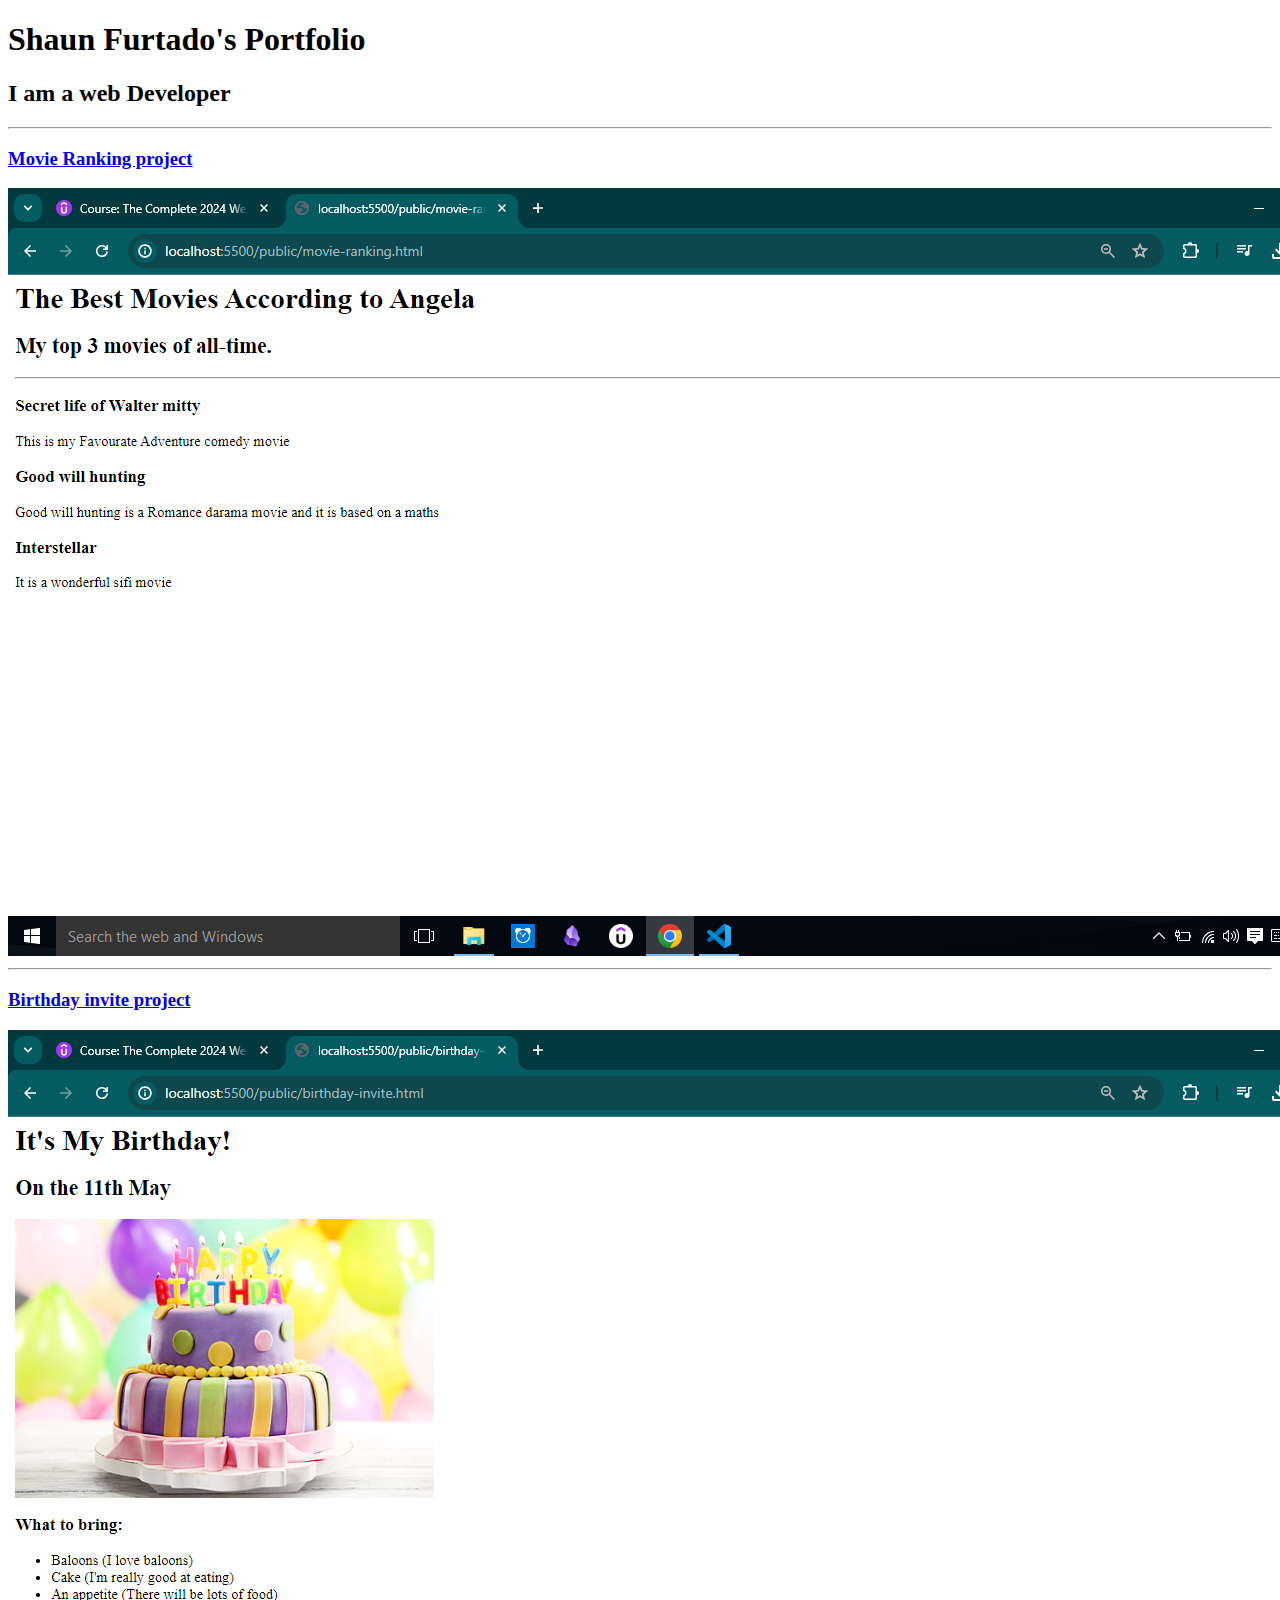
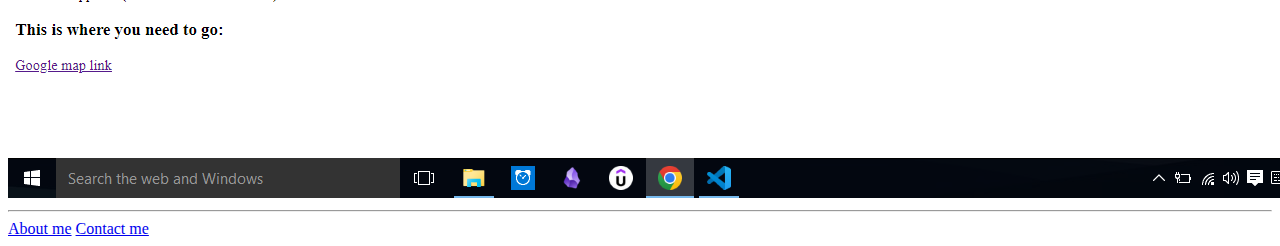
==== index.html @ e2c13dcd "Add files via upload" ====
<!-- TODO 1: Create the HTML Boilerplate -->
<!DOCTYPE html>
<html lang="en">
<head>
    <meta charset="UTF-8">
    <meta name="viewport" content="width=device-width, initial-scale=1.0">
    <title>Document</title>
</head>
<body>
    <h1>Shaun Furtado's Portfolio</h1>
    <h2> I am a web Developer</h2>
    <hr>
    <h3><a href="./public/movie-ranking.html">Movie Ranking project</a></h3>
    <img src="./assets/images/Movie-ranking.png" alt="">
    <hr>
    <h3><a href="./public/birthday-invite.html">Birthday invite project</a></h3>
    <img src="./assets/images/Birthday-invite.png" alt="">
    <hr>
    <a href="./public/about.html">About me</a>
    <a href="./public/contact.html">Contact me</a>
</body>
</html>
<!-- TODO 2: Add Your previous projects' HTML into the public folder -->

<!-- TODO 3: Take screenshots of your project previews and add the images to the images folder -->

<!-- TODO 4: Add titles/subtitles etc. -->

<!-- TODO 5: Add a link to the project pages -->

<!-- TODO 6: Add images to show the project previews
HINT for TODO 6: You can use the height attribute set to 200 to make the image smaller:
https://developer.mozilla.org/en-US/docs/Web/HTML/Element/img#attr-height -->

<!-- TODO 7: Add the Contact Me and About Me page links -->
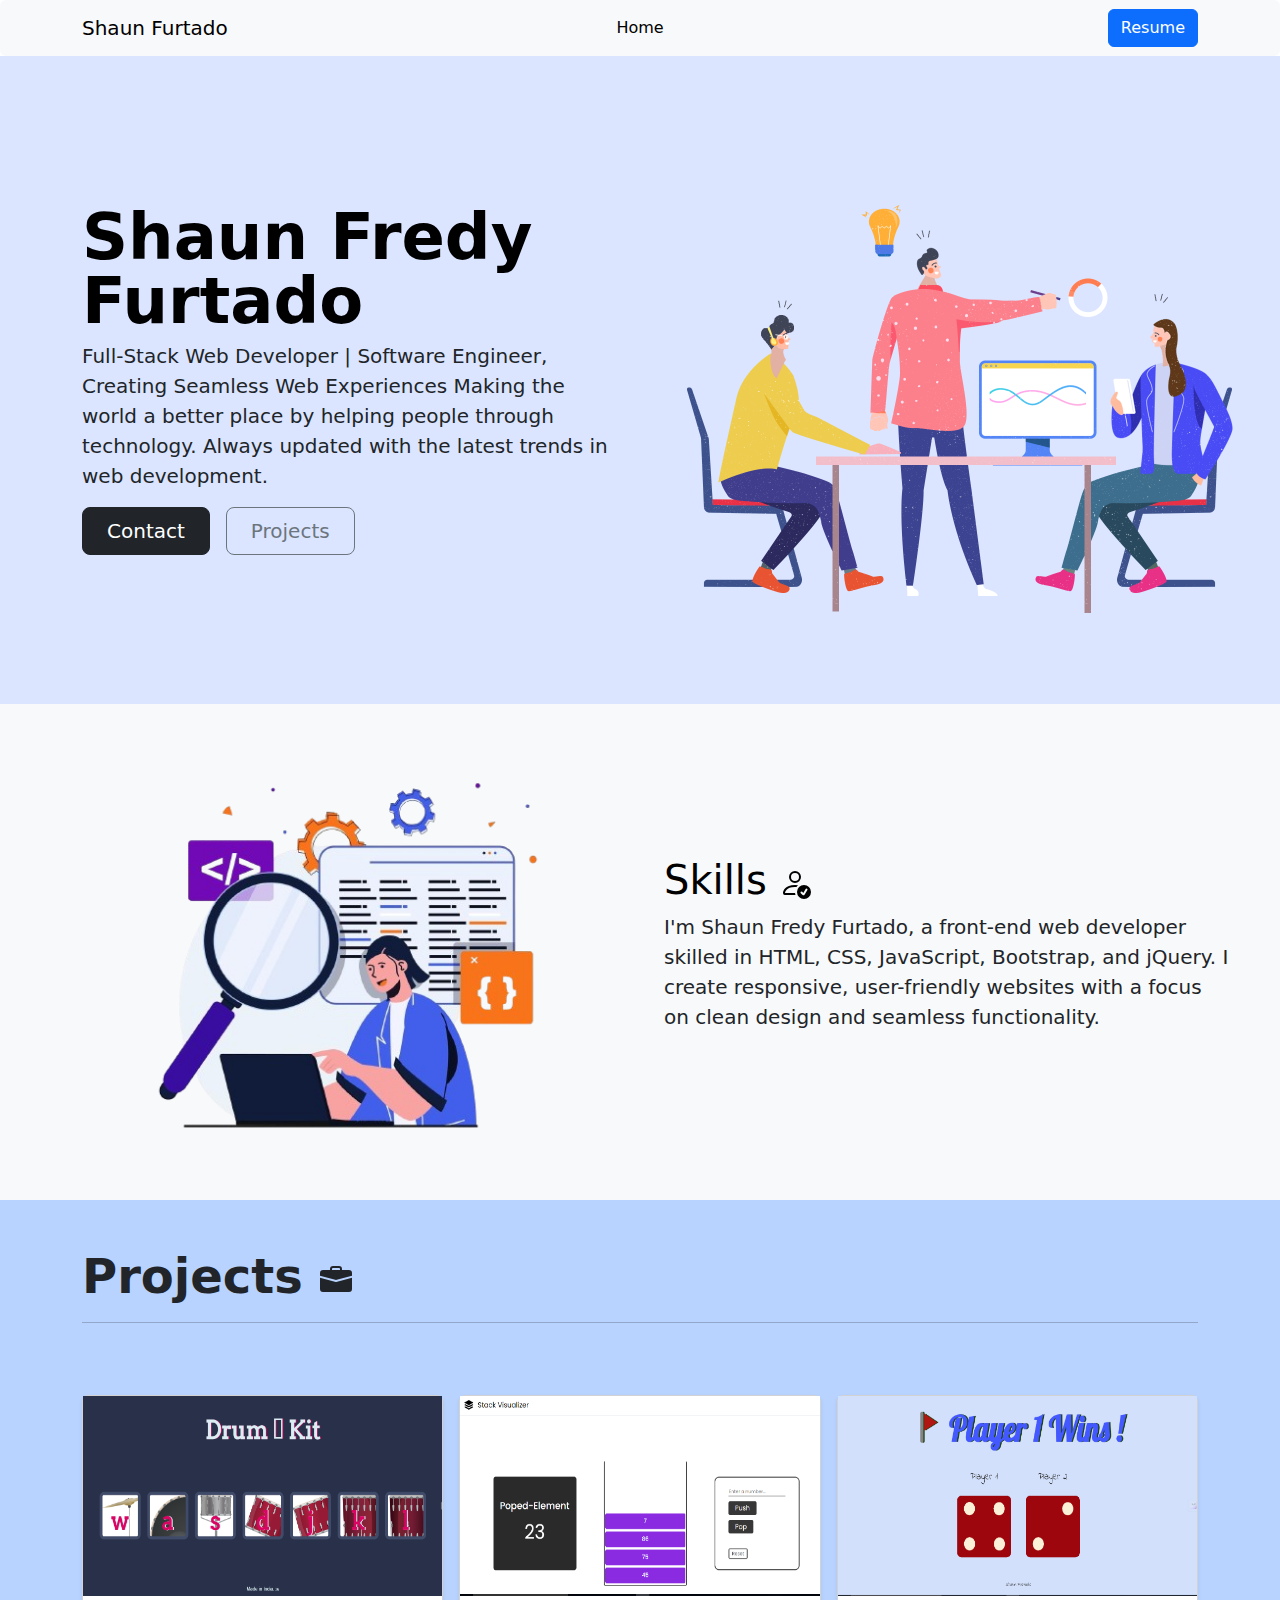
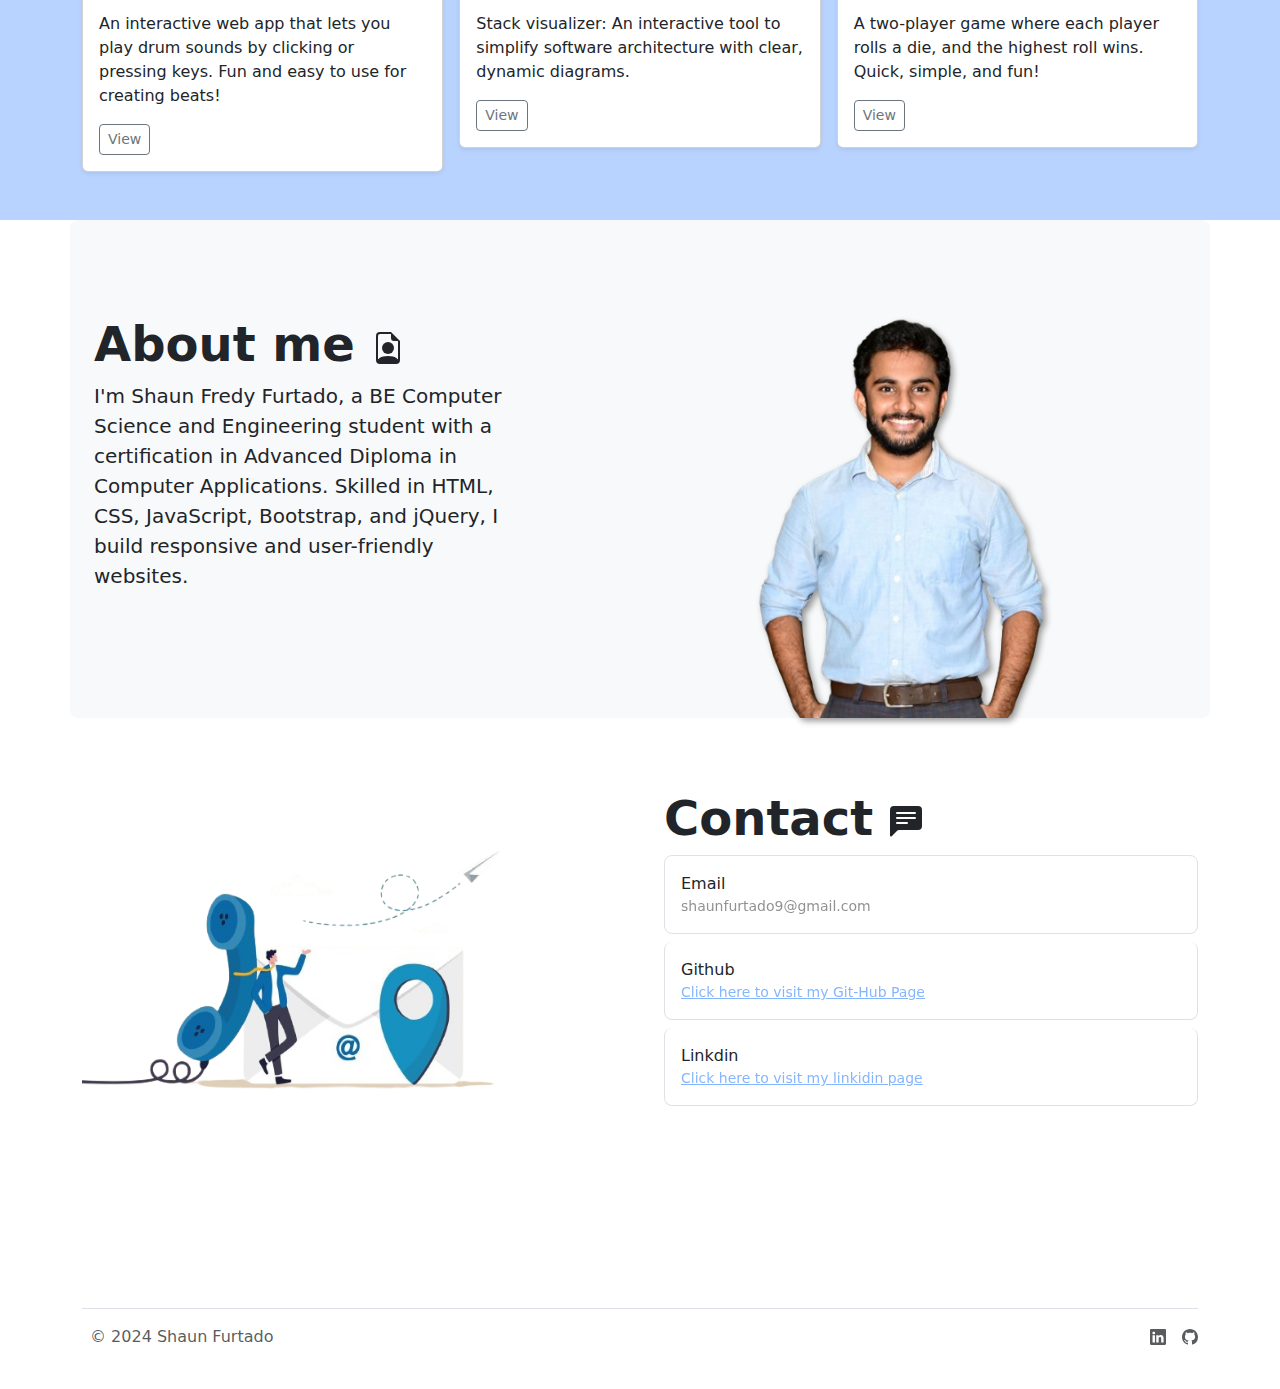
==== commit e3a9c987: "Add files via upload" ====
--- a/index.html
+++ b/index.html
@@ -1,35 +1,272 @@
-<!-- TODO 1: Create the HTML Boilerplate -->
-<!DOCTYPE html>
-<html lang="en">
-<head>
-    <meta charset="UTF-8">
-    <meta name="viewport" content="width=device-width, initial-scale=1.0">
-    <title>Document</title>
-</head>
-<body>
-    <h1>Shaun Furtado's Portfolio</h1>
-    <h2> I am a web Developer</h2>
-    <hr>
-    <h3><a href="./public/movie-ranking.html">Movie Ranking project</a></h3>
-    <img src="./assets/images/Movie-ranking.png" alt="">
-    <hr>
-    <h3><a href="./public/birthday-invite.html">Birthday invite project</a></h3>
-    <img src="./assets/images/Birthday-invite.png" alt="">
-    <hr>
-    <a href="./public/about.html">About me</a>
-    <a href="./public/contact.html">Contact me</a>
-</body>
-</html>
-<!-- TODO 2: Add Your previous projects' HTML into the public folder -->
-
-<!-- TODO 3: Take screenshots of your project previews and add the images to the images folder -->
-
-<!-- TODO 4: Add titles/subtitles etc. -->
-
-<!-- TODO 5: Add a link to the project pages -->
-
-<!-- TODO 6: Add images to show the project previews
-HINT for TODO 6: You can use the height attribute set to 200 to make the image smaller:
-https://developer.mozilla.org/en-US/docs/Web/HTML/Element/img#attr-height -->
-
-<!-- TODO 7: Add the Contact Me and About Me page links -->+<!DOCTYPE html>
+<html lang="en">
+
+<head>
+  <meta charset="UTF-8">
+  <meta name="viewport" content="width=device-width, initial-scale=1.0">
+  <title>Shaun Fredy Furtado</title>
+  <link href="https://cdn.jsdelivr.net/npm/bootstrap@5.3.3/dist/css/bootstrap.min.css" rel="stylesheet"
+    integrity="sha384-QWTKZyjpPEjISv5WaRU9OFeRpok6YctnYmDr5pNlyT2bRjXh0JMhjY6hW+ALEwIH" crossorigin="anonymous">
+  <link rel="stylesheet" href="./css/style.css">
+</head>
+
+<body>
+  <nav>
+    <nav class="navbar navbar-expand-lg bg-body-tertiary rounded" aria-label="Thirteenth navbar example">
+      <div class="container">
+        <button class="navbar-toggler" type="button" data-bs-toggle="collapse" data-bs-target="#navbarsExample11"
+          aria-controls="navbarsExample11" aria-expanded="false" aria-label="Toggle navigation">
+          <span class="navbar-toggler-icon"></span>
+        </button>
+
+        <div class="collapse navbar-collapse d-lg-flex" id="navbarsExample11">
+          <a class="navbar-brand col-lg-3 me-0" href="#">Shaun Furtado</a>
+          <ul class="navbar-nav col-lg-6 justify-content-lg-center">
+            <li class="nav-item">
+              <a class="nav-link active" aria-current="page" href="#">Home</a>
+            </li>
+
+          </ul>
+          <div class="d-lg-flex col-lg-3 justify-content-lg-end">
+            <a href="Pdf/Shaun_Fredy_Furtado.pdf">
+              <button class="btn btn-primary resume">Resume</button>
+            </a>
+          </div>
+        </div>
+      </div>
+    </nav>
+  </nav>
+  <section id="hero" class="pb-0 pt-5">
+    <!-- hero section content goes here  -->
+    <div class="container pb-0">
+      <div class="row flex-lg-row-reverse align-items-center g-5 ">
+        <div class="col-10 col-sm-8 col-lg-6 ">
+          <img src="./images/hero.png" height="600px" alt="">
+        </div>
+        <div class="col-lg-6 pb-5">
+          <h1 class="display-3 fw-bold text-body-emphasis lh-1 ">Shaun Fredy Furtado</h1>
+          <p class="lead">Full-Stack Web Developer | Software Engineer, <br>Creating Seamless Web Experiences
+            Making the world a better place by helping people through technology. Always updated with the latest trends
+            in web development.</p>
+          <div class="d-grid gap-2 d-md-flex justify-content-md-start">
+            <a href="#contact"><button type="button" class="btn btn-dark btn-lg px-4 me-md-2">Contact</button></a>
+            <a href="#projects"><button type="button"
+                class="btn btn-outline-secondary btn-lg px-4">Projects</button></a>
+          </div>
+        </div>
+      </div>
+    </div>
+  </section>
+
+  <section id="resume">
+
+    <div class=" p-5  bg-body-tertiary ">
+      <div class="row d-flex justify-content-between align-items-center g-5 ">
+        <div class="col-6 "><img src="./images/skills_2-removebg-preview.png" height="400px" alt=""></div>
+        <div class="col-lg-6">
+          <h1 class="text-body-emphasis">Skills <svg xmlns="http://www.w3.org/2000/svg" width="32" height="32"
+              fill="currentColor" class="bi bi-person-check" viewBox="0 0 16 16">
+              <path
+                d="M12.5 16a3.5 3.5 0 1 0 0-7 3.5 3.5 0 0 0 0 7m1.679-4.493-1.335 2.226a.75.75 0 0 1-1.174.144l-.774-.773a.5.5 0 0 1 .708-.708l.547.548 1.17-1.951a.5.5 0 1 1 .858.514M11 5a3 3 0 1 1-6 0 3 3 0 0 1 6 0M8 7a2 2 0 1 0 0-4 2 2 0 0 0 0 4" />
+              <path
+                d="M8.256 14a4.5 4.5 0 0 1-.229-1.004H3c.001-.246.154-.986.832-1.664C4.484 10.68 5.711 10 8 10q.39 0 .74.025c.226-.341.496-.65.804-.918Q8.844 9.002 8 9c-5 0-6 3-6 4s1 1 1 1z" />
+            </svg></h1>
+          <p class="  lead fw-4 fs-5">
+            I'm Shaun Fredy Furtado, a front-end web developer skilled in HTML, CSS, JavaScript, Bootstrap, and jQuery.
+            I create responsive, user-friendly websites with a focus on clean design and seamless functionality.
+          </p>
+        </div>
+      </div>
+    </div>
+    </div>
+  </section>
+
+  <section id="projects" class="p-5">
+    <div class="container">
+      <h2 class="display-5 fw-bold pb-5">Projects <svg xmlns="http://www.w3.org/2000/svg" width="32" height="32"
+          fill="currentColor" class="bi bi-briefcase-fill" viewBox="0 0 16 16">
+          <path
+            d="M6.5 1A1.5 1.5 0 0 0 5 2.5V3H1.5A1.5 1.5 0 0 0 0 4.5v1.384l7.614 2.03a1.5 1.5 0 0 0 .772 0L16 5.884V4.5A1.5 1.5 0 0 0 14.5 3H11v-.5A1.5 1.5 0 0 0 9.5 1zm0 1h3a.5.5 0 0 1 .5.5V3H6v-.5a.5.5 0 0 1 .5-.5" />
+          <path d="M0 12.5A1.5 1.5 0 0 0 1.5 14h13a1.5 1.5 0 0 0 1.5-1.5V6.85L8.129 8.947a.5.5 0 0 1-.258 0L0 6.85z" />
+        </svg>
+        <hr>
+      </h2>
+
+      <div class="row g-3">
+        <div class="col-sm-4 col-lg-4">
+          <div class="card shadow-sm">
+            <img src="./images/Drums.png" alt="" height="200px">
+            <div class="card-body">
+              <p class="card-text">An interactive web app that lets you play drum sounds by clicking or pressing keys.
+                Fun and easy to use for creating beats!</p>
+              <div class="d-flex justify-content-between align-items-center">
+                <div class="btn-group">
+                  <a href="https://shaun774.github.io/Drums/"> <button type="button"
+                      class="btn btn-sm btn-outline-secondary">View</button></a>
+                </div>
+
+              </div>
+            </div>
+          </div>
+        </div>
+        <div class="col-sm-4 col-lg-4">
+          <div class="card shadow-sm">
+            <img src="./images/Stack-visulizer.png" alt="" height="200px">
+            <div class="card-body">
+              <p class="card-text">Stack visualizer: An interactive tool to simplify software architecture with clear,
+                dynamic diagrams.</p>
+              <div class="d-flex justify-content-between align-items-center">
+                <div class="btn-group">
+                  <a href="https://shaun774.github.io/Stack-Visulizer/">
+                    <button type="button" class="btn btn-sm btn-outline-secondary">View</button>
+                  </a>
+                </div>
+                <!-- <small class="text-body-secondary">9 mins</small> -->
+              </div>
+            </div>
+          </div>
+        </div>
+        <div class="col-sm-4 col-lg-4">
+          <div class="card shadow-sm">
+            <img src="./images/Dice-Game.png" alt="" height="200">
+            <div class="card-body">
+              <p class="card-text">A two-player game where each player rolls a die, and the highest roll wins. Quick,
+                simple, and fun!</p>
+              <div class="d-flex justify-content-between align-items-center">
+                <div class="btn-group">
+                  <a href="https://shaun774.github.io/Dice-Game/"><button type="button"
+                      class="btn btn-sm btn-outline-secondary">View</button></a>
+                </div>
+                <!-- <small class="text-body-secondary">9 mins</small> -->
+              </div>
+            </div>
+          </div>
+        </div>
+      </div>
+    </div>
+  </section>
+
+  <section id="about">
+    <div class="container">
+      <div class="row pt-5 mb-4 bg-body-tertiary rounded-3 d-flex justify-content-lg-center">
+        <div class="col-lg-6 px-0  py-5">
+          <h1 class="display-5 fw-bold px-4">About me <svg xmlns="http://www.w3.org/2000/svg" width="32" height="32"
+              fill="currentColor" class="bi bi-file-earmark-person" viewBox="0 0 16 16">
+              <path d="M11 8a3 3 0 1 1-6 0 3 3 0 0 1 6 0" />
+              <path
+                d="M14 14V4.5L9.5 0H4a2 2 0 0 0-2 2v12a2 2 0 0 0 2 2h8a2 2 0 0 0 2-2M9.5 3A1.5 1.5 0 0 0 11 4.5h2v9.255S12 12 8 12s-5 1.755-5 1.755V2a1 1 0 0 1 1-1h5.5z" />
+            </svg></h1>
+          <p class="col-md-10 fs-5 px-4">I'm Shaun Fredy Furtado, a BE Computer Science and Engineering student with a
+            certification in Advanced Diploma in Computer Applications. Skilled in HTML, CSS, JavaScript, Bootstrap, and
+            jQuery, I build responsive and user-friendly websites.</p>
+        </div>
+        <div class="col">
+          <img class="imageshadow" src="images/shaun.png" alt="" height="450px">
+        </div>
+      </div>
+    </div>
+  </section>
+
+  <section id="contact" class=" p-5">
+    <div class="container  ">
+      <div class="row g-5 d-flex justify-content-lg-center ">
+        <div class="col-lg-6 col-md-10">
+          <img src="./images/contact_2-removebg-preview.png" height="350px" width="500px" class="imageborder" alt="">
+        </div>
+        <div class="col-6">
+          <h1 class="display-5 fw-bold ">Contact <svg xmlns="http://www.w3.org/2000/svg" width="32" height="32"
+              fill="currentColor" class="bi bi-chat-left-text-fill" viewBox="0 0 16 16">
+              <path
+                d="M0 2a2 2 0 0 1 2-2h12a2 2 0 0 1 2 2v8a2 2 0 0 1-2 2H4.414a1 1 0 0 0-.707.293L.854 15.146A.5.5 0 0 1 0 14.793zm3.5 1a.5.5 0 0 0 0 1h9a.5.5 0 0 0 0-1zm0 2.5a.5.5 0 0 0 0 1h9a.5.5 0 0 0 0-1zm0 2.5a.5.5 0 0 0 0 1h5a.5.5 0 0 0 0-1z" />
+            </svg></h1>
+
+          <!-- This Section Contains contact info list -->
+          <section id="Contact-info">
+            <div class="list-group list-group-checkable d-grid gap-2 border-0">
+
+              <label class="list-group-item rounded-3 py-3" for="listGroupCheckableRadios1">
+                Email
+                  <span class="d-block small opacity-50">shaunfurtado9@gmail.com</span>
+              </label>
+
+
+              <label class="list-group-item rounded-3 py-3" for="listGroupCheckableRadios2">
+                Github
+                <a href="https://github.com/Shaun774"><span class="d-block small opacity-50">Click here to visit my Git-Hub Page</span></a>
+              </label>
+
+              <label class="list-group-item rounded-3 py-3" for="listGroupCheckableRadios3">
+                Linkdin
+                <a href="https://www.linkedin.com/in/shaun-furtado-0b8797197/">
+                  <span class="d-block small opacity-50">Click here to visit my linkidin page</span>
+                </a>
+              </label>
+
+            </div>
+          </section>
+
+
+          <!-- <form>
+            <div class="mb-3">
+              <label for="exampleInputEmail1" class="form-label">Email address</label>
+              <input type="email" class="form-control" id="exampleInputEmail1" aria-describedby="emailHelp">
+              <div id="emailHelp" class="form-text">We'll never share your email with anyone else.</div>
+            </div> 
+              <div class="mb-3">
+              <label for="exampleInputPassword1" class="form-label">Message</label>
+              <input type="text" class="form-control">
+            </div> 
+
+            <button type="submit" class="btn btn-dark">Send</button>
+        </div>
+      </div>
+      </form>  -->
+        </div>
+        <!-- create a interface so that the san send you email  -->
+  </section>
+
+  <footer>
+    <div class="container-fluid mt-5 pt-5 ">
+      <div class="container">
+        <footer class="d-flex flex-wrap justify-content-between align-items-center py-3 my-4 border-top">
+          <div class="col-md-4 d-flex align-items-center ">
+            <a href="/" class="mb-3 me-2 mb-md-0 text-body-secondary text-decoration-none lh-1" previewlistener="true">
+
+            </a>
+            <span class="mb-3 mb-md-0 text-body-secondary">© 2024 Shaun Furtado</span>
+          </div>
+
+          <ul class="nav col-md-4 justify-content-end list-unstyled d-flex">
+            <li class="ms-3"><a class="text-body-secondary"
+                href="https://www.linkedin.com/in/shaun-furtado-0b8797197/"><svg xmlns="http://www.w3.org/2000/svg"
+                  width="16" height="16" fill="currentColor" class="bi bi-linkedin" viewBox="0 0 16 16">
+                  <path
+                    d="M0 1.146C0 .513.526 0 1.175 0h13.65C15.474 0 16 .513 16 1.146v13.708c0 .633-.526 1.146-1.175 1.146H1.175C.526 16 0 15.487 0 14.854zm4.943 12.248V6.169H2.542v7.225zm-1.2-8.212c.837 0 1.358-.554 1.358-1.248-.015-.709-.52-1.248-1.342-1.248S2.4 3.226 2.4 3.934c0 .694.521 1.248 1.327 1.248zm4.908 8.212V9.359c0-.216.016-.432.08-.586.173-.431.568-.878 1.232-.878.869 0 1.216.662 1.216 1.634v3.865h2.401V9.25c0-2.22-1.184-3.252-2.764-3.252-1.274 0-1.845.7-2.165 1.193v.025h-.016l.016-.025V6.169h-2.4c.03.678 0 7.225 0 7.225z" />
+                </svg>
+                <use xlink:href="#linkdin"></use></svg>
+              </a></li>
+
+
+            <li class="ms-3"><a class="text-body-secondary" href="https://github.com/Shaun774"><svg
+                  xmlns="http://www.w3.org/2000/svg" width="16" height="16" fill="currentColor" class="bi bi-github"
+                  viewBox="0 0 16 16">
+                  <path
+                    d="M8 0C3.58 0 0 3.58 0 8c0 3.54 2.29 6.53 5.47 7.59.4.07.55-.17.55-.38 0-.19-.01-.82-.01-1.49-2.01.37-2.53-.49-2.69-.94-.09-.23-.48-.94-.82-1.13-.28-.15-.68-.52-.01-.53.63-.01 1.08.58 1.23.82.72 1.21 1.87.87 2.33.66.07-.52.28-.87.51-1.07-1.78-.2-3.64-.89-3.64-3.95 0-.87.31-1.59.82-2.15-.08-.2-.36-1.02.08-2.12 0 0 .67-.21 2.2.82.64-.18 1.32-.27 2-.27s1.36.09 2 .27c1.53-1.04 2.2-.82 2.2-.82.44 1.1.16 1.92.08 2.12.51.56.82 1.27.82 2.15 0 3.07-1.87 3.75-3.65 3.95.29.25.54.73.54 1.48 0 1.07-.01 1.93-.01 2.2 0 .21.15.46.55.38A8.01 8.01 0 0 0 16 8c0-4.42-3.58-8-8-8" />
+                </svg>
+                <use xlink:href="#Git-hub"></use></svg>
+              </a></li>
+
+
+
+          </ul>
+        </footer>
+      </div>
+    </div>
+  </footer>
+
+  <script src="https://cdn.jsdelivr.net/npm/bootstrap@5.3.3/dist/js/bootstrap.bundle.min.js"
+    integrity="sha384-YvpcrYf0tY3lHB60NNkmXc5s9fDVZLESaAA55NDzOxhy9GkcIdslK1eN7N6jIeHz"
+    crossorigin="anonymous"></script>
+</body>
+
+</html>--- a/css/style.css
+++ b/css/style.css
@@ -0,0 +1,27 @@
+#hero
+{
+    background-color: #dbe5ff;
+}
+#projects
+{
+    background-color: #b8d3ff;
+}
+
+.bgcolor
+{
+    background-color: #7695FF;
+}
+
+.accentcolor
+{
+    background:  #FF9874;
+    color: white;
+    font: bold;
+}
+
+.imageshadow { 
+    
+    -webkit-filter: drop-shadow(5px 5px 5px #878787);
+    filter: drop-shadow(3px 3px 3px #979797);
+}
+
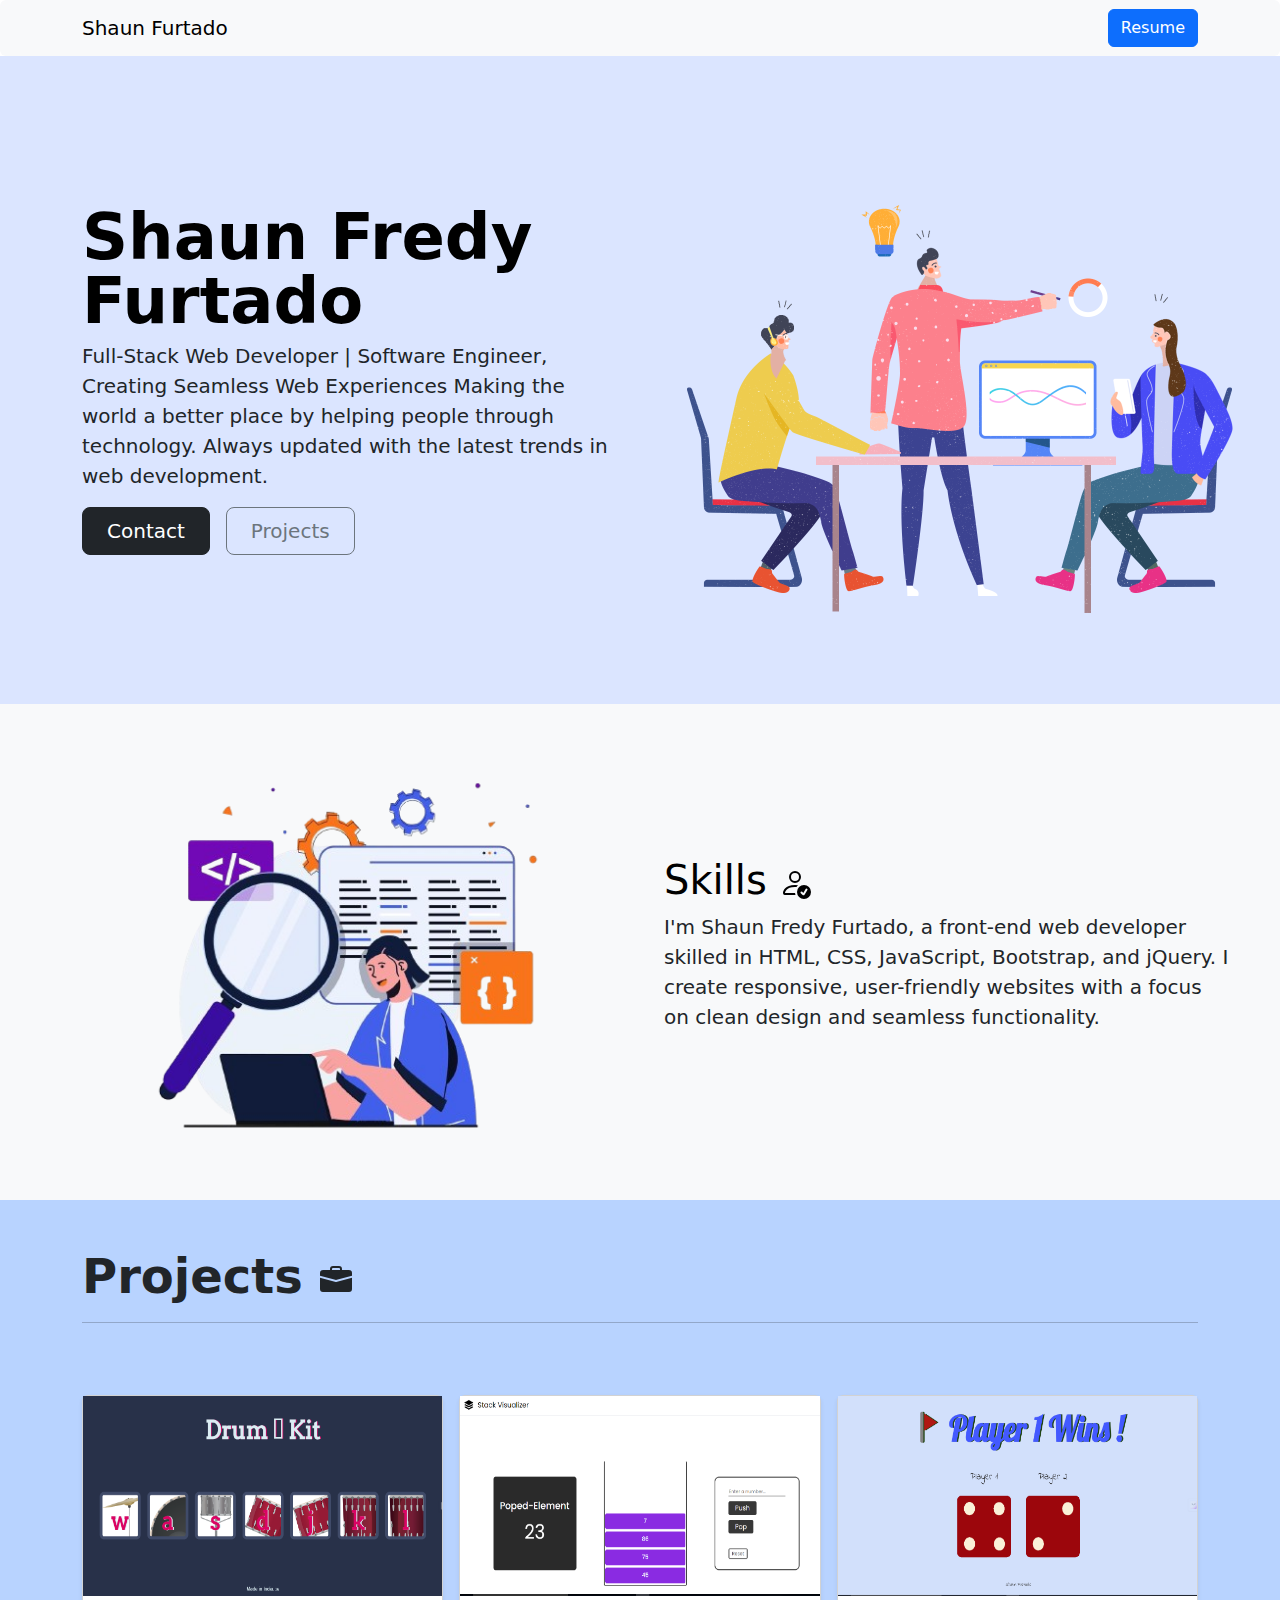
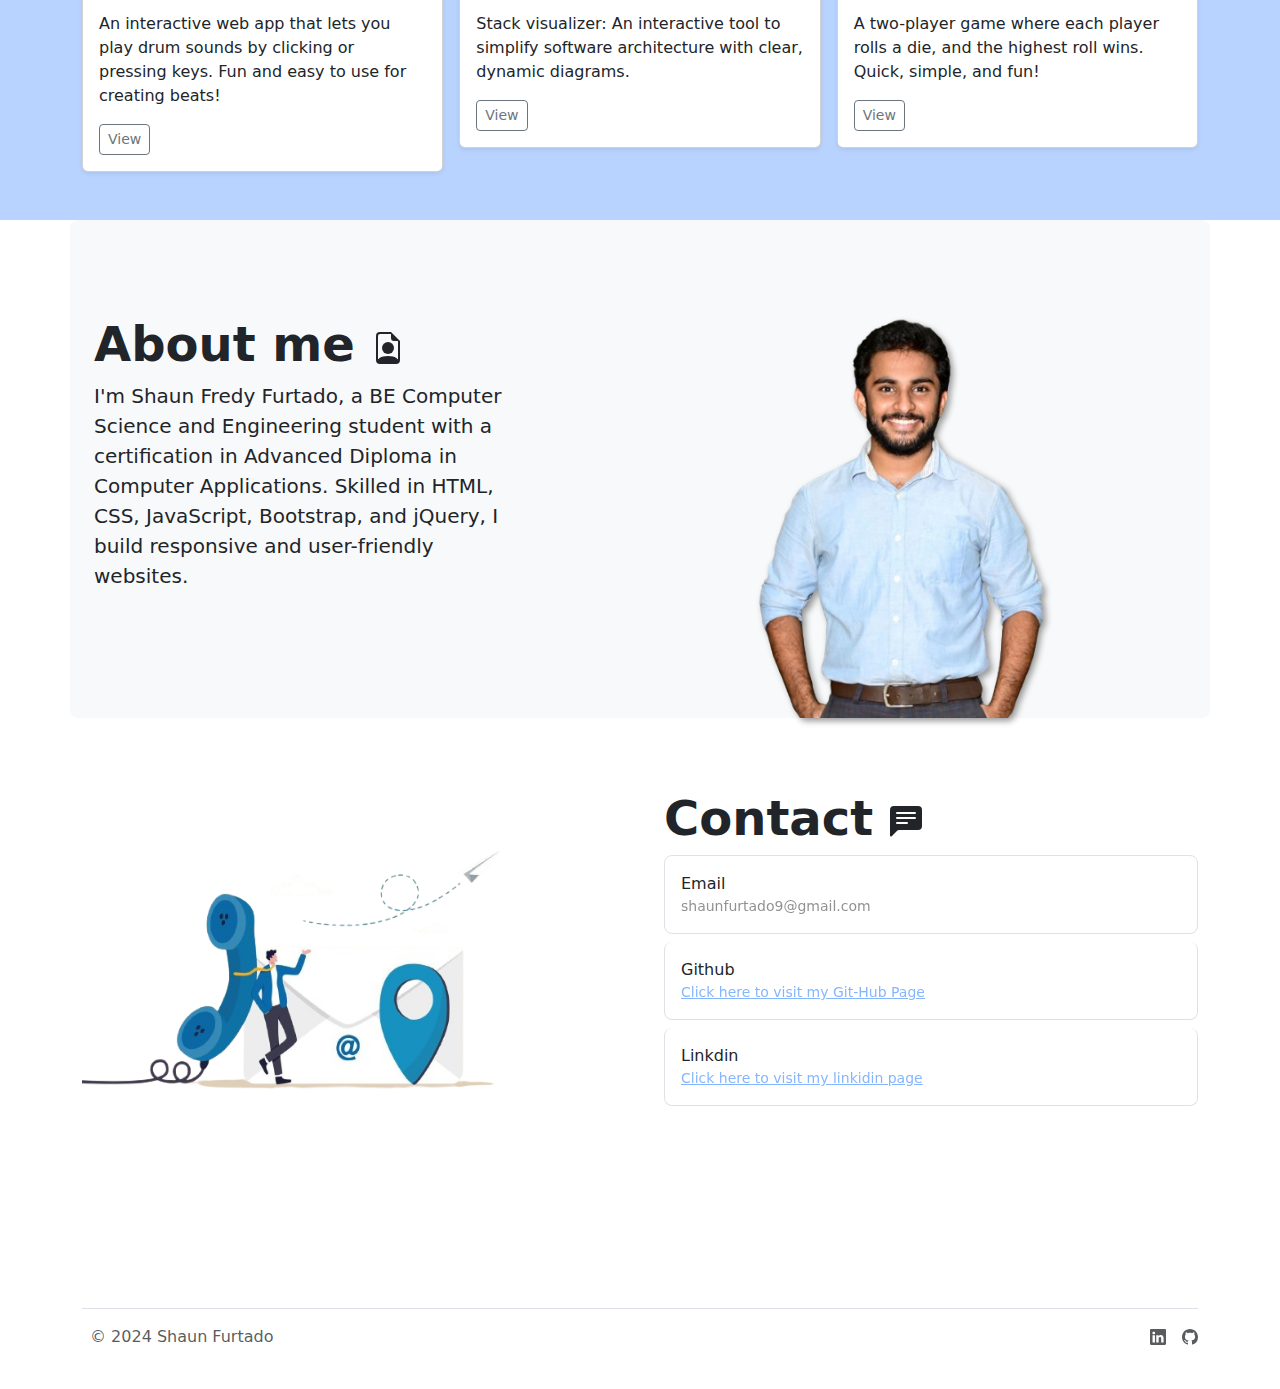
==== commit 7305c022: "Add files via upload" ====
--- a/index.html
+++ b/index.html
@@ -22,9 +22,9 @@
         <div class="collapse navbar-collapse d-lg-flex" id="navbarsExample11">
           <a class="navbar-brand col-lg-3 me-0" href="#">Shaun Furtado</a>
           <ul class="navbar-nav col-lg-6 justify-content-lg-center">
-            <li class="nav-item">
+            <!-- <li class="nav-item">
               <a class="nav-link active" aria-current="page" href="#">Home</a>
-            </li>
+            </li> -->
 
           </ul>
           <div class="d-lg-flex col-lg-3 justify-content-lg-end">
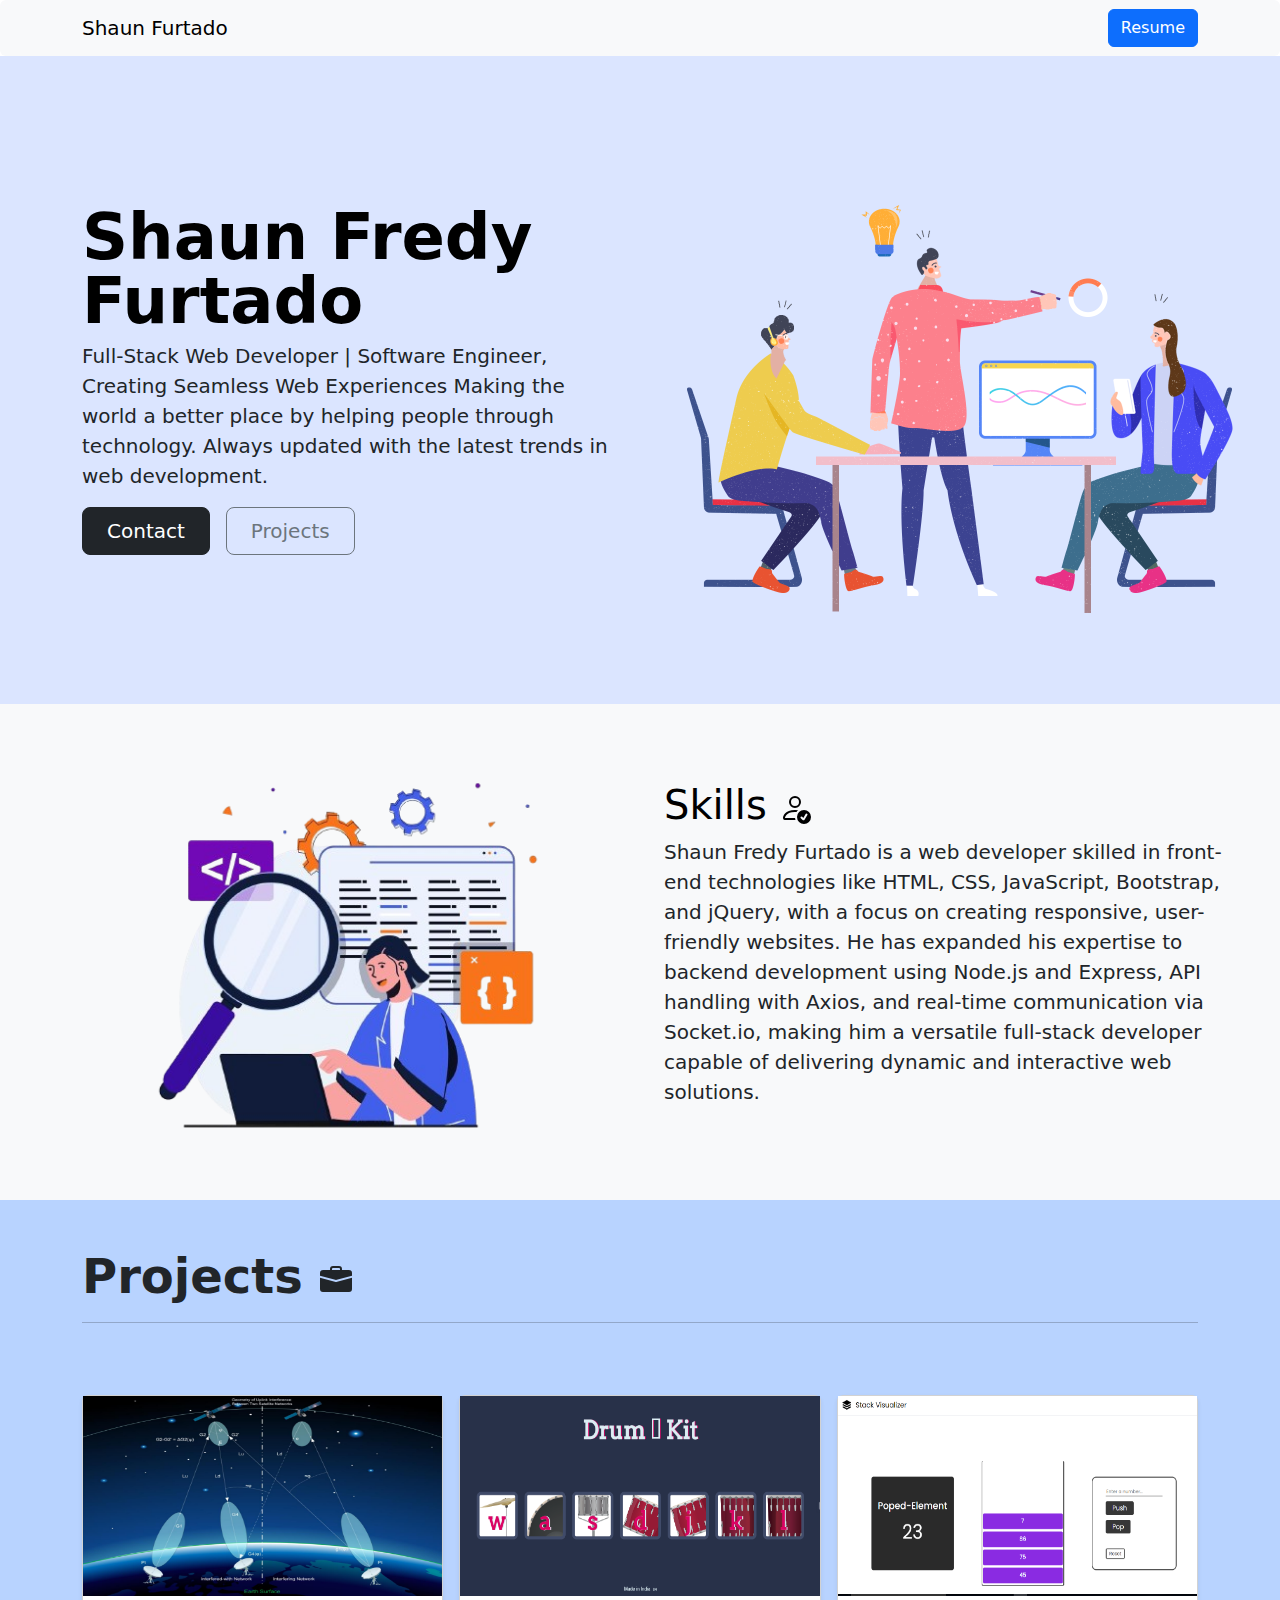
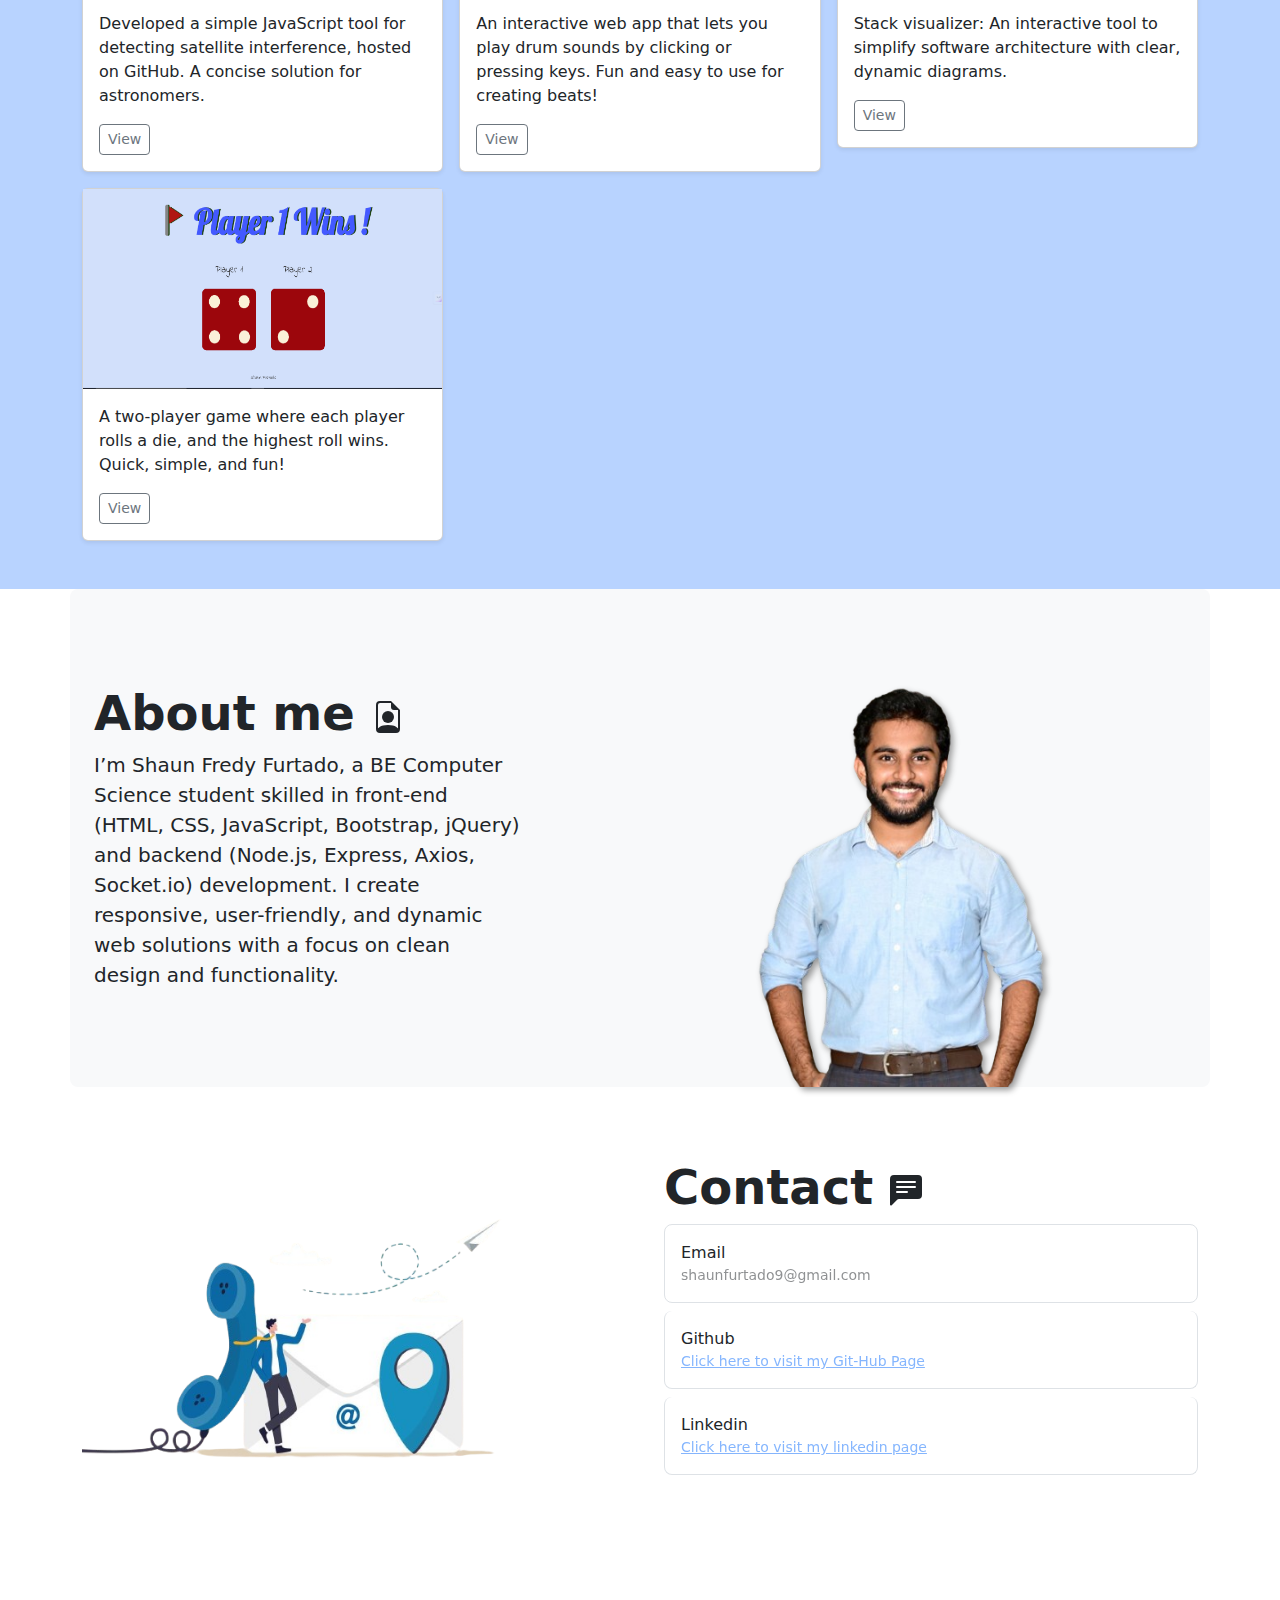
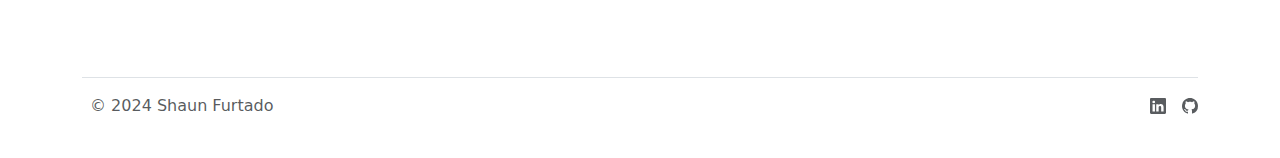
==== commit 43d0ac58: "Add files via upload" ====
--- a/index.html
+++ b/index.html
@@ -28,7 +28,7 @@
 
           </ul>
           <div class="d-lg-flex col-lg-3 justify-content-lg-end">
-            <a href="Pdf/Shaun_Fredy_Furtado.pdf">
+            <a href="https://drive.google.com/file/d/1b0AZ1Zmg_bO9MyN17OiX1mwWYuL6l3mR/view?usp=drivesdk&authuser=0">
               <button class="btn btn-primary resume">Resume</button>
             </a>
           </div>
@@ -72,8 +72,11 @@
                 d="M8.256 14a4.5 4.5 0 0 1-.229-1.004H3c.001-.246.154-.986.832-1.664C4.484 10.68 5.711 10 8 10q.39 0 .74.025c.226-.341.496-.65.804-.918Q8.844 9.002 8 9c-5 0-6 3-6 4s1 1 1 1z" />
             </svg></h1>
           <p class="  lead fw-4 fs-5">
-            I'm Shaun Fredy Furtado, a front-end web developer skilled in HTML, CSS, JavaScript, Bootstrap, and jQuery.
-            I create responsive, user-friendly websites with a focus on clean design and seamless functionality.
+            Shaun Fredy Furtado is a web developer skilled in front-end technologies like HTML, CSS, JavaScript,
+            Bootstrap, and jQuery, with a focus on creating responsive, user-friendly websites. He has expanded his
+            expertise to backend development using Node.js and Express, API handling with Axios, and real-time
+            communication via Socket.io, making him a versatile full-stack developer capable of delivering dynamic and
+            interactive web solutions.
           </p>
         </div>
       </div>
@@ -95,6 +98,22 @@
       <div class="row g-3">
         <div class="col-sm-4 col-lg-4">
           <div class="card shadow-sm">
+            <img src="./images/sattelite inteference.png" alt="" height="200px">
+            <div class="card-body">
+              <p class="card-text">Developed a simple JavaScript tool for detecting satellite interference, hosted on
+                GitHub. A concise solution for astronomers.</p>
+              <div class="d-flex justify-content-between align-items-center">
+                <div class="btn-group">
+                  <a href="https://github.com/Shaun774/Satellite-interference-mitigation-System-SIMS-"> <button
+                      type="button" class="btn btn-sm btn-outline-secondary">View</button></a>
+                </div>
+
+              </div>
+            </div>
+          </div>
+        </div>
+        <div class="col-sm-4 col-lg-4">
+          <div class="card shadow-sm">
             <img src="./images/Drums.png" alt="" height="200px">
             <div class="card-body">
               <p class="card-text">An interactive web app that lets you play drum sounds by clicking or pressing keys.
@@ -156,9 +175,10 @@
               <path
                 d="M14 14V4.5L9.5 0H4a2 2 0 0 0-2 2v12a2 2 0 0 0 2 2h8a2 2 0 0 0 2-2M9.5 3A1.5 1.5 0 0 0 11 4.5h2v9.255S12 12 8 12s-5 1.755-5 1.755V2a1 1 0 0 1 1-1h5.5z" />
             </svg></h1>
-          <p class="col-md-10 fs-5 px-4">I'm Shaun Fredy Furtado, a BE Computer Science and Engineering student with a
-            certification in Advanced Diploma in Computer Applications. Skilled in HTML, CSS, JavaScript, Bootstrap, and
-            jQuery, I build responsive and user-friendly websites.</p>
+          <p class="col-md-10 fs-5 px-4">I’m Shaun Fredy Furtado, a BE Computer Science student skilled in front-end
+            (HTML, CSS, JavaScript, Bootstrap, jQuery) and backend (Node.js, Express, Axios, Socket.io) development. I
+            create responsive, user-friendly, and dynamic web solutions with a focus on clean design and functionality.
+          </p>
         </div>
         <div class="col">
           <img class="imageshadow" src="images/shaun.png" alt="" height="450px">
@@ -186,19 +206,20 @@
 
               <label class="list-group-item rounded-3 py-3" for="listGroupCheckableRadios1">
                 Email
-                  <span class="d-block small opacity-50">shaunfurtado9@gmail.com</span>
+                <span class="d-block small opacity-50">shaunfurtado9@gmail.com</span>
               </label>
 
 
               <label class="list-group-item rounded-3 py-3" for="listGroupCheckableRadios2">
                 Github
-                <a href="https://github.com/Shaun774"><span class="d-block small opacity-50">Click here to visit my Git-Hub Page</span></a>
+                <a href="https://github.com/Shaun774"><span class="d-block small opacity-50">Click here to visit my
+                    Git-Hub Page</span></a>
               </label>
 
               <label class="list-group-item rounded-3 py-3" for="listGroupCheckableRadios3">
-                Linkdin
+                Linkedin
                 <a href="https://www.linkedin.com/in/shaun-furtado-0b8797197/">
-                  <span class="d-block small opacity-50">Click here to visit my linkidin page</span>
+                  <span class="d-block small opacity-50">Click here to visit my linkedin page</span>
                 </a>
               </label>
 
